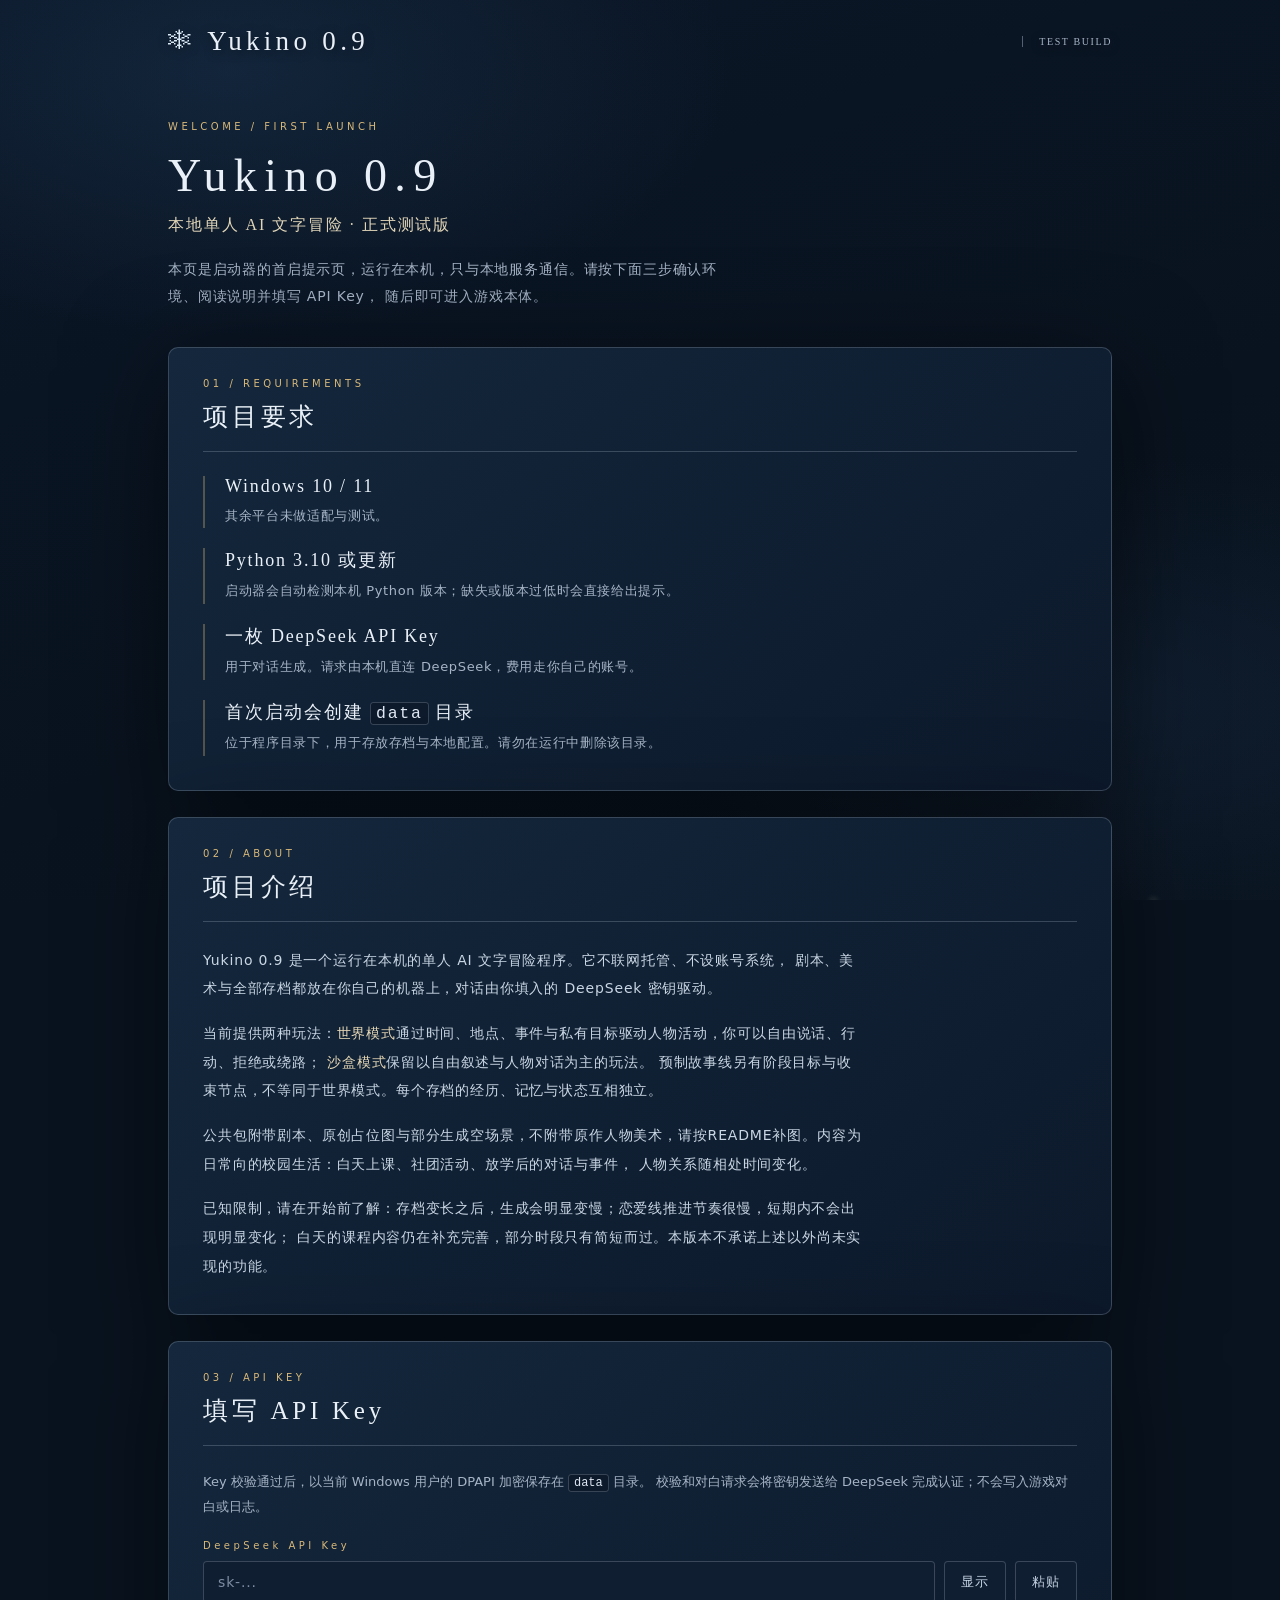
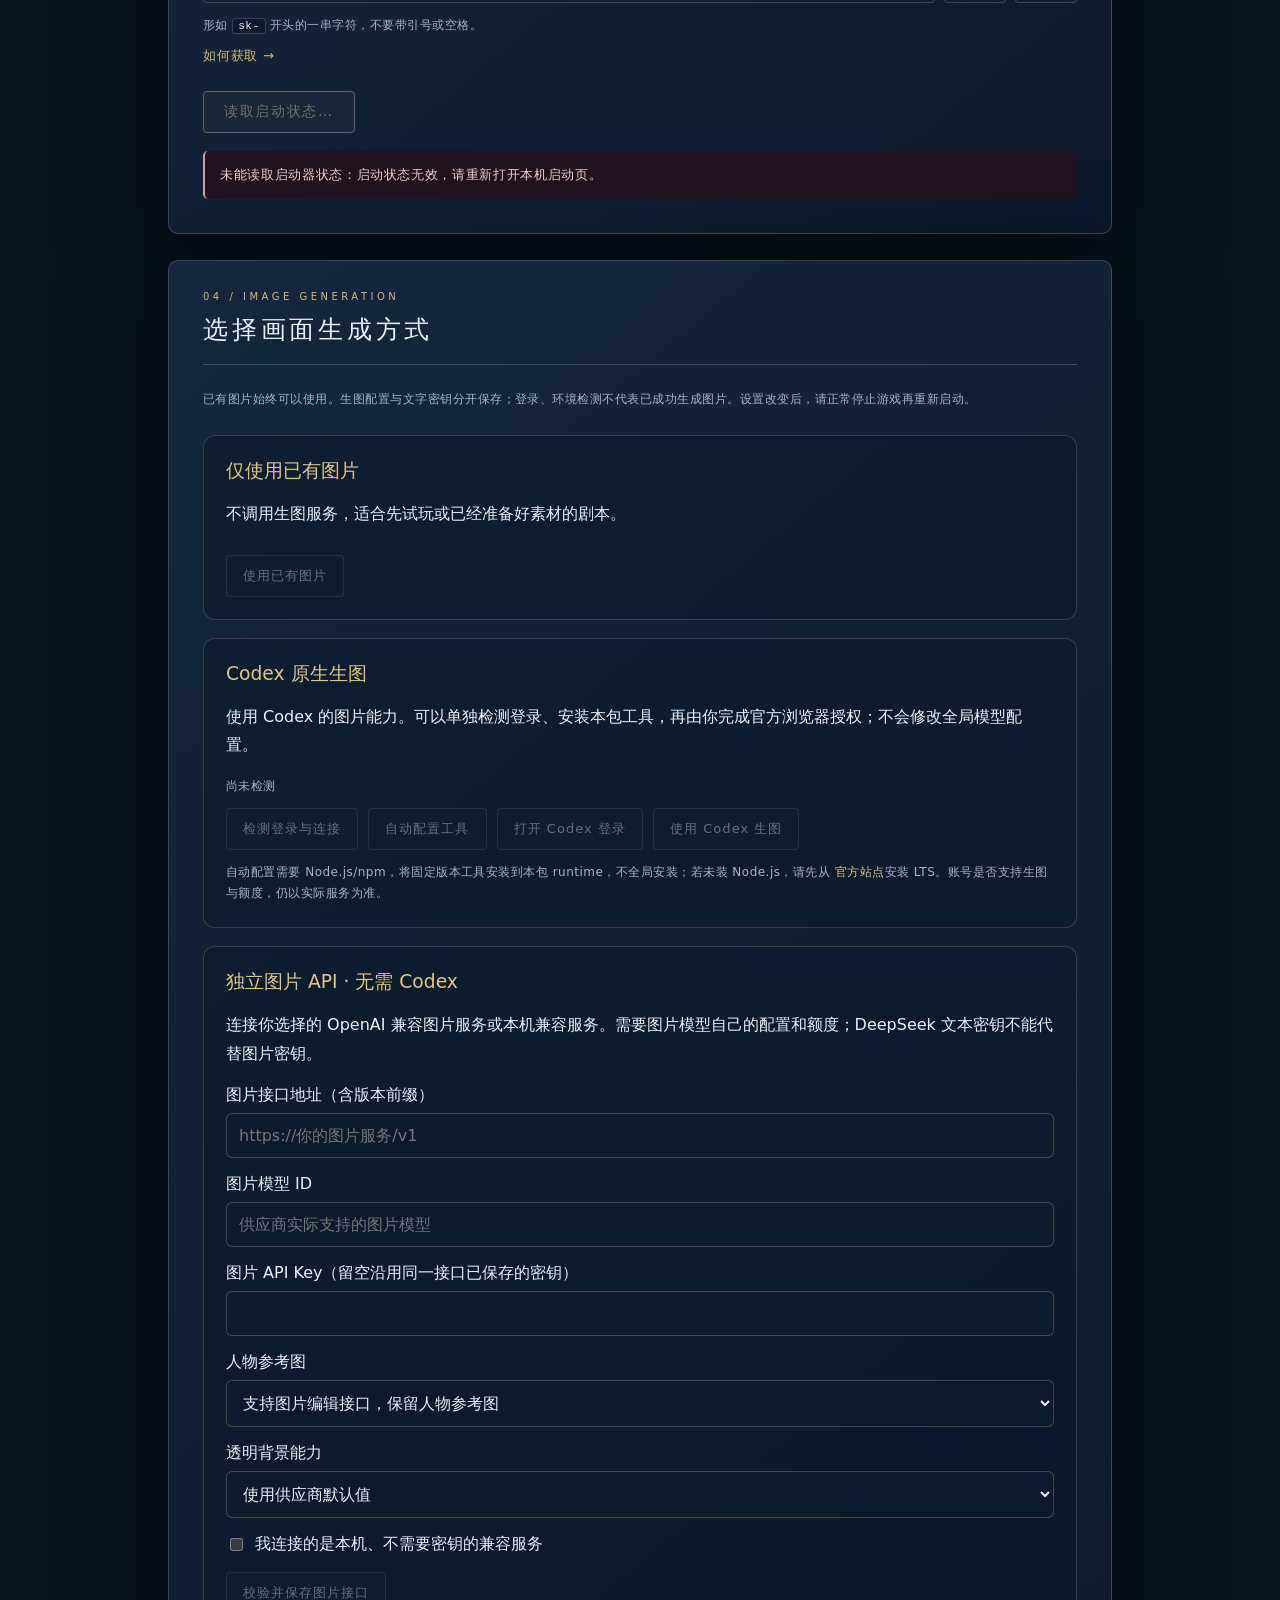
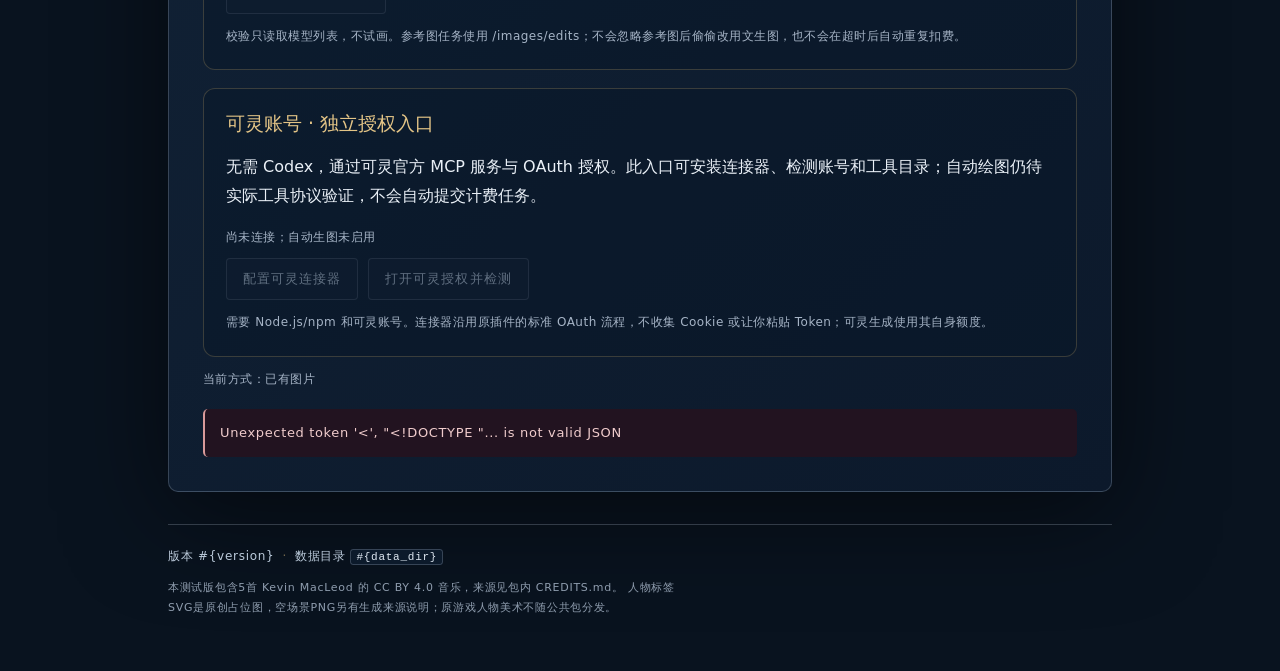
==== launcher/welcome.html @ 8cfb4f75 "Yukino 0.9：同步世界玩法，新增独立启动与图片接口 分开 Codex 检测、工具配置与登录；新增无需 Codex 的图片 API，保留参考图与提交状态。可灵仅提供 OAuth 和账号检测，自动" ====
<!DOCTYPE html>
<html lang="zh-CN">
<head>
<meta charset="utf-8">
<meta name="viewport" content="width=device-width, initial-scale=1">
<meta name="color-scheme" content="dark">
<meta name="referrer" content="no-referrer">
<title>Yukino 0.9 — 正式测试版</title>
<link rel="stylesheet" href="welcome.css">
</head>
<body>
<div class="glow"></div>
<div class="particles" aria-hidden="true">
  <i></i><i></i><i></i><i></i><i></i><i></i>
</div>

<header class="topbar">
  <div class="wordmark"><span class="snow">❄</span>Yukino 0.9</div>
  <div class="build">TEST BUILD</div>
</header>

<main class="wrap">

  <section class="hero">
    <p class="eyebrow">WELCOME / FIRST LAUNCH</p>
    <h1>Yukino 0.9</h1>
    <p class="subtitle">本地单人 AI 文字冒险 · 正式测试版</p>
    <p class="lead">
      本页是启动器的首启提示页，运行在本机，只与本地服务通信。请按下面三步确认环境、阅读说明并填写 API Key，
      随后即可进入游戏本体。
    </p>
  </section>

  <section class="panel">
    <header class="panel-head">
      <p class="eyebrow">01 / REQUIREMENTS</p>
      <h2>项目要求</h2>
    </header>
    <ul class="checks">
      <li>
        <strong>Windows 10 / 11</strong>
        <span>其余平台未做适配与测试。</span>
      </li>
      <li>
        <strong>Python 3.10 或更新</strong>
        <span>启动器会自动检测本机 Python 版本；缺失或版本过低时会直接给出提示。</span>
      </li>
      <li>
        <strong>一枚 DeepSeek API Key</strong>
        <span>用于对话生成。请求由本机直连 DeepSeek，费用走你自己的账号。</span>
      </li>
      <li>
        <strong>首次启动会创建 <code>data</code> 目录</strong>
        <span>位于程序目录下，用于存放存档与本地配置。请勿在运行中删除该目录。</span>
      </li>
    </ul>
  </section>

  <section class="panel">
    <header class="panel-head">
      <p class="eyebrow">02 / ABOUT</p>
      <h2>项目介绍</h2>
    </header>
    <div class="prose">
      <p>
        Yukino 0.9 是一个运行在本机的单人 AI 文字冒险程序。它不联网托管、不设账号系统，
        剧本、美术与全部存档都放在你自己的机器上，对话由你填入的 DeepSeek 密钥驱动。
      </p>
      <p>
        当前提供两种玩法：<strong>世界模式</strong>通过时间、地点、事件与私有目标驱动人物活动，你可以自由说话、行动、拒绝或绕路；
        <strong>沙盒模式</strong>保留以自由叙述与人物对话为主的玩法。
        预制故事线另有阶段目标与收束节点，不等同于世界模式。每个存档的经历、记忆与状态互相独立。
      </p>
      <p>
        公共包附带剧本、原创占位图与部分生成空场景，不附带原作人物美术，请按README补图。内容为日常向的校园生活：白天上课、社团活动、放学后的对话与事件，
        人物关系随相处时间变化。
      </p>
      <p>
        已知限制，请在开始前了解：存档变长之后，生成会明显变慢；恋爱线推进节奏很慢，短期内不会出现明显变化；
        白天的课程内容仍在补充完善，部分时段只有简短而过。本版本不承诺上述以外尚未实现的功能。
      </p>
    </div>
  </section>

  <section class="panel">
    <header class="panel-head">
      <p class="eyebrow">03 / API KEY</p>
      <h2>填写 API Key</h2>
    </header>

    <p class="hint">
      Key 校验通过后，以当前 Windows 用户的 DPAPI 加密保存在 <code>data</code> 目录。
      校验和对白请求会将密钥发送给 DeepSeek 完成认证；不会写入游戏对白或日志。
    </p>

    <div class="field">
      <label for="api-key">DeepSeek API Key</label>
      <div class="key-row">
        <input id="api-key" type="password" autocomplete="off" spellcheck="false"
               placeholder="sk-..." aria-describedby="key-note">
        <button id="toggle-key" class="ghost" type="button" aria-pressed="false">显示</button>
        <button id="paste-key" class="ghost" type="button">粘贴</button>
      </div>
      <p class="note" id="key-note">
        形如 <code>sk-</code> 开头的一串字符，不要带引号或空格。
      </p>
      <p class="link-row">
        <a href="https://platform.deepseek.com/api_keys" target="_blank" rel="noopener noreferrer">如何获取 →</a>
      </p>
    </div>

    <div class="actions">
      <button id="action" class="primary" type="button">保存并校验</button>
      <span class="spinner" id="spinner" hidden aria-hidden="true"></span>
    </div>

    <p id="msg" class="msg" role="status" aria-live="polite" hidden></p>
  </section>

  <section class="panel" id="image-setup">
    <header class="panel-head">
      <p class="eyebrow">04 / IMAGE GENERATION</p>
      <h2>选择画面生成方式</h2>
    </header>
    <p class="note">已有图片始终可以使用。生图配置与文字密钥分开保存；登录、环境检测不代表已成功生成图片。设置改变后，请正常停止游戏再重新启动。</p>
    <div class="image-options">
      <article class="image-option">
        <h3>仅使用已有图片</h3>
        <p>不调用生图服务，适合先试玩或已经准备好素材的剧本。</p>
        <button class="ghost" type="button" data-image-action="off">使用已有图片</button>
      </article>
      <article class="image-option">
        <h3>Codex 原生生图</h3>
        <p>使用 Codex 的图片能力。可以单独检测登录、安装本包工具，再由你完成官方浏览器授权；不会修改全局模型配置。</p>
        <p class="note" id="codex-image-status">尚未检测</p>
        <div class="image-actions">
          <button class="ghost" type="button" data-image-action="codex-check">检测登录与连接</button>
          <button class="ghost" type="button" data-image-action="codex-install">自动配置工具</button>
          <button class="ghost" type="button" data-image-action="codex-login">打开 Codex 登录</button>
          <button class="ghost" type="button" data-image-action="codex-save">使用 Codex 生图</button>
        </div>
        <p class="note">自动配置需要 Node.js/npm，将固定版本工具安装到本包 runtime，不全局安装；若未装 Node.js，请先从 <a href="https://nodejs.org/en/download" target="_blank" rel="noopener noreferrer">官方站点</a>安装 LTS。账号是否支持生图与额度，仍以实际服务为准。</p>
      </article>
      <article class="image-option">
        <h3>独立图片 API · 无需 Codex</h3>
        <p>连接你选择的 OpenAI 兼容图片服务或本机兼容服务。需要图片模型自己的配置和额度；DeepSeek 文本密钥不能代替图片密钥。</p>
        <label for="image-api-base">图片接口地址（含版本前缀）</label>
        <input id="image-api-base" type="url" placeholder="https://你的图片服务/v1" autocomplete="off">
        <label for="image-api-model">图片模型 ID</label>
        <input id="image-api-model" type="text" placeholder="供应商实际支持的图片模型" autocomplete="off">
        <label for="image-api-key">图片 API Key（留空沿用同一接口已保存的密钥）</label>
        <input id="image-api-key" type="password" autocomplete="off" spellcheck="false">
        <label for="image-reference-mode">人物参考图</label>
        <select id="image-reference-mode"><option value="edits">支持图片编辑接口，保留人物参考图</option><option value="none">仅文生图；需要参考图的任务会停止并说明</option></select>
        <label for="image-api-background">透明背景能力</label>
        <select id="image-api-background"><option value="auto">使用供应商默认值</option><option value="transparent">接口支持时要求透明背景</option><option value="opaque">不透明背景</option></select>
        <label class="image-local-option"><input id="image-local-no-key" type="checkbox">我连接的是本机、不需要密钥的兼容服务</label>
        <button class="ghost" type="button" data-image-action="api-save">校验并保存图片接口</button>
        <p class="note">校验只读取模型列表，不试画。参考图任务使用 /images/edits；不会忽略参考图后偷偷改用文生图，也不会在超时后自动重复扣费。</p>
      </article>
      <article class="image-option">
        <h3>可灵账号 · 独立授权入口</h3>
        <p>无需 Codex，通过可灵官方 MCP 服务与 OAuth 授权。此入口可安装连接器、检测账号和工具目录；自动绘图仍待实际工具协议验证，不会自动提交计费任务。</p>
        <p class="note" id="kling-image-status">尚未连接；自动生图未启用</p>
        <div class="image-actions">
          <button class="ghost" type="button" data-image-action="kling-install">配置可灵连接器</button>
          <button class="ghost" type="button" data-image-action="kling-connect">打开可灵授权并检测</button>
        </div>
        <p class="note">需要 Node.js/npm 和可灵账号。连接器沿用原插件的标准 OAuth 流程，不收集 Cookie 或让你粘贴 Token；可灵生成使用其自身额度。</p>
      </article>
    </div>
    <p class="note" id="image-provider-status">当前方式：已有图片</p>
    <p id="image-setup-msg" class="msg" role="status" aria-live="polite" hidden></p>
  </section>

  <footer class="foot">
    <div class="footline">
      <span>版本 #{version}</span>
      <span class="sep">·</span>
      <span>数据目录 <code>#{data_dir}</code></span>
    </div>
    <p class="legal">
      本测试版包含5首 Kevin MacLeod 的 CC BY 4.0 音乐，来源见包内 CREDITS.md。
      人物标签SVG是原创占位图，空场景PNG另有生成来源说明；原游戏人物美术不随公共包分发。
    </p>
  </footer>

</main>

<script src="welcome.js"></script>
<script src="image-setup.js"></script>
</body>
</html>
---- launcher/welcome.css ----
:root{
  color-scheme:dark;
  --ink:#eaf0f7; --muted:#a6b4c6; --blue:#101f35;
  --line:rgba(204,218,236,.22); --gold:#d8b879;
  --serif:"Yu Mincho","Noto Serif CJK SC","Songti SC","SimSun",serif;
  --sans:"Microsoft YaHei UI","Microsoft YaHei",system-ui,sans-serif;
  font-family:var(--sans);
  font-size:16px;
}

*{box-sizing:border-box}

body{
  margin:0;
  background:#09131f;
  color:var(--ink);
  min-height:100svh;
  isolation:isolate;
  -webkit-font-smoothing:antialiased;
}

button,input,code{font:inherit}
button{cursor:pointer;color:inherit;border:0;background:none}
button:disabled{opacity:.45;cursor:progress}
button:focus-visible,input:focus-visible,a:focus-visible{outline:2px solid var(--gold);outline-offset:3px}
[hidden]{display:none!important}
a{color:var(--gold);text-decoration:none}
a:hover{text-decoration:underline}
code{font-family:Consolas,"Courier New",monospace;font-size:.92em;color:#dfe8f2;background:#0c1a2b;border:1px solid var(--line);border-radius:3px;padding:1px 5px;overflow-wrap:anywhere}

/* 背景：光斑 + 粒子，纯 CSS */
.glow{
  position:fixed;inset:0;z-index:-2;pointer-events:none;
  background:
    radial-gradient(ellipse 60% 45% at 18% 8%,#1d385470,transparent 65%),
    radial-gradient(ellipse 55% 40% at 88% 78%,#16273d80,transparent 68%),
    linear-gradient(160deg,#0b1728,#09131f 60%,#0a1420);
}
.particles{position:fixed;inset:0;z-index:-1;pointer-events:none;overflow:hidden}
.particles i{
  position:absolute;width:3px;height:3px;border-radius:50%;
  background:#fff5cf80;box-shadow:0 0 7px #fff6c8;
  left:16%;top:100%;animation:float 16s linear infinite;
}
.particles i:nth-child(2){left:80%;animation-delay:-7s;animation-duration:21s}
.particles i:nth-child(3){left:30%;animation-delay:-11s}
.particles i:nth-child(4){left:62%;animation-delay:-4s}
.particles i:nth-child(5){left:47%;animation-delay:-13s;animation-duration:23s}
.particles i:nth-child(6){left:90%;animation-delay:-17s}
@keyframes float{
  from{transform:translate(0,0);opacity:0}
  15%{opacity:.7}
  80%{opacity:.6}
  to{transform:translate(-70px,-115svh);opacity:0}
}

/* 顶部 wordmark */
.topbar{
  display:flex;align-items:center;justify-content:space-between;gap:20px;
  max-width:1000px;margin:0 auto;padding:26px 28px 10px;
  text-shadow:0 2px 10px #101826;
}
.wordmark{
  display:flex;align-items:center;gap:11px;
  font-family:var(--serif);font-size:27px;letter-spacing:.16em;
}
.snow{color:#d9e9f5;font-size:24px}
.build{
  font-family:var(--serif);font-size:10px;letter-spacing:.16em;color:var(--muted);
  border-left:1px solid #b7c4d76e;padding-left:16px;white-space:nowrap;
}

/* 版面 */
.wrap{
  display:flex;flex-direction:column;gap:26px;
  max-width:1000px;margin:0 auto;padding:20px 28px 52px;
}

.hero{padding:34px 0 10px}
.eyebrow{font-size:10px;letter-spacing:.35em;color:var(--gold);margin:0}
.hero h1{font:46px/1.2 var(--serif);letter-spacing:.16em;margin:16px 0 0;font-weight:400}
.subtitle{font-family:var(--serif);font-size:16px;letter-spacing:.12em;color:#e2d6b9;margin:12px 0 0}
.lead{color:var(--muted);font-size:14px;line-height:1.95;letter-spacing:.06em;max-width:62ch;margin:20px 0 0}

/* 面板 / 对话框 */
.panel{
  background:linear-gradient(140deg,#14273c,#0c192b);
  border:1px solid var(--line);
  border-radius:10px;
  padding:30px 34px 34px;
  box-shadow:0 20px 100px #0008;
}
.panel-head{border-bottom:1px solid var(--line);padding-bottom:18px;margin-bottom:24px}
.panel-head h2{font:25px var(--serif);letter-spacing:.15em;margin:11px 0 0;font-weight:400}

/* 要求列表 */
.checks{list-style:none;margin:0;padding:0;display:grid;gap:20px}
.checks li{padding-left:20px;border-left:2px solid #d8b87955}
.checks strong{display:block;font-weight:400;font-family:var(--serif);font-size:18px;letter-spacing:.1em}
.checks span{display:block;color:var(--muted);font-size:13px;line-height:1.9;margin-top:7px;letter-spacing:.05em}

/* 正文 */
.prose{display:grid;gap:16px}
.prose p{margin:0;font-size:14px;line-height:2.05;letter-spacing:.06em;color:#c9d6e4;max-width:74ch}
.prose strong{font-weight:400;color:#e7d8b6}

/* API Key 区 */
.hint{font-size:13px;color:var(--muted);line-height:1.8}
.field{margin-top:22px}
.field label{
  display:block;font-size:10px;letter-spacing:.35em;color:var(--gold);margin-bottom:10px;
}
.key-row{display:flex;gap:9px;align-items:stretch;flex-wrap:wrap}
.key-row input{
  flex:1 1 320px;min-width:0;
  background:#101e31;border:1px solid var(--line);border-radius:4px;
  color:var(--ink);padding:11px 14px;font-size:14px;letter-spacing:.06em;
}
.key-row input::placeholder{color:#7e8da3}
.ghost{
  border:1px solid var(--line);border-radius:4px;
  padding:11px 16px;font-size:13px;color:#c6d5e6;letter-spacing:.08em;
  background:#101e31;flex:0 0 auto;
}
.ghost:hover{border-color:var(--gold);color:var(--gold)}
.note{font-size:12px;color:var(--muted);line-height:1.8;margin:12px 0 0;letter-spacing:.04em}
.link-row{margin:10px 0 0;font-size:13px;letter-spacing:.06em}

.actions{display:flex;align-items:center;gap:14px;margin-top:26px;flex-wrap:wrap}
.primary{
  border:1px solid #d9bd81;background:#d9bd8114;color:#edcf92;
  padding:11px 20px;border-radius:4px;font-size:14px;letter-spacing:.12em;
  transition:background .25s,border-color .25s;
}
.primary:hover:enabled{background:#d9bd8126;border-color:#e6cd95}
.spinner{
  width:13px;height:13px;border-radius:50%;flex:0 0 auto;
  border:1px solid #d8b8794d;border-top-color:var(--gold);
  animation:spin .9s linear infinite;
}
@keyframes spin{to{transform:rotate(360deg)}}

.msg{
  margin:18px 0 0;padding:12px 15px;border-radius:5px;font-size:13px;line-height:1.85;
  letter-spacing:.05em;border-left:2px solid var(--line);background:#0e1e30;color:#cdd9e6;
  overflow-wrap:anywhere;
}
.msg[data-tone=ok]{border-left-color:#93c7a6;color:#cfe8d8;background:#0e2030}
.msg[data-tone=info]{border-left-color:var(--gold);color:#e3d6bb;background:#122034}
.msg[data-tone=err]{border-left-color:#d99a9a;color:#f0cccc;background:#221320}

/* 底部 */
.foot{
  border-top:1px solid var(--line);padding-top:20px;margin-top:6px;
  color:var(--muted);font-size:12px;letter-spacing:.06em;line-height:1.9;
}
.footline{display:flex;flex-wrap:wrap;gap:8px;align-items:baseline;color:#bccbdb}
.sep{color:#d8b87980}
.legal{margin:10px 0 0;font-size:11px;color:#8f9dae;max-width:76ch}

@media (prefers-reduced-motion:reduce){
  .particles i{animation:none;opacity:0}
  .spinner{animation:none;border-top-color:#d8b8794d;border-left-color:var(--gold)}
  .primary{transition:none}
}

@media (max-width:760px){
  :root{font-size:15px}
  .topbar{padding:18px 18px 6px;gap:12px}
  .wordmark{font-size:21px;gap:7px}
  .snow{font-size:19px}
  .build{font-size:9px;padding-left:12px;letter-spacing:.14em}
  .wrap{padding:12px 18px 40px;gap:20px}
  .hero{padding:22px 0 4px}
  .hero h1{font-size:29px;letter-spacing:.14em;margin-top:12px}
  .subtitle{font-size:14px}
  .lead{font-size:13px;line-height:1.9}
  .panel{padding:22px 18px 24px;border-radius:8px}
  .panel-head h2{font-size:20px}
  .checks strong{font-size:16px}
  .checks span,.prose p{font-size:13px}
  .prose p{line-height:1.95}
  .key-row input{flex:1 1 100%}
  .ghost{flex:1 1 auto;padding:10px 12px}
  .primary{width:100%;padding:12px 18px}
  .actions{gap:10px}
}

@media (max-width:420px){
  .hero h1{font-size:24px}
  .wordmark{font-size:18px}
  .build{display:none}
}
/* Image setup follows the same blue/gold panels as the first-launch page. */
.image-options { display: grid; gap: 18px; margin-top: 24px; }
.image-option { border: 1px solid rgba(207,174,111,.24); border-radius: 12px; padding: 22px; background: rgba(9,23,40,.42); }
.image-option h3 { color: #e3c486; margin: 0 0 12px; font-weight: 500; }
.image-option p { line-height: 1.8; }
.image-actions { display: flex; flex-wrap: wrap; gap: 10px; }
.image-option label { display: block; margin: 16px 0 7px; }
.image-option input:not([type=checkbox]), .image-option select { width: 100%; box-sizing: border-box; padding: 12px; border: 1px solid rgba(207,174,111,.3); border-radius: 6px; background: #0c1a2d; color: #e9edf5; font: inherit; }
.image-option button { margin-top: 10px; }
.image-option .image-local-option { display: flex; align-items: center; gap: 9px; }
.image-option a { color: #e3c486; }
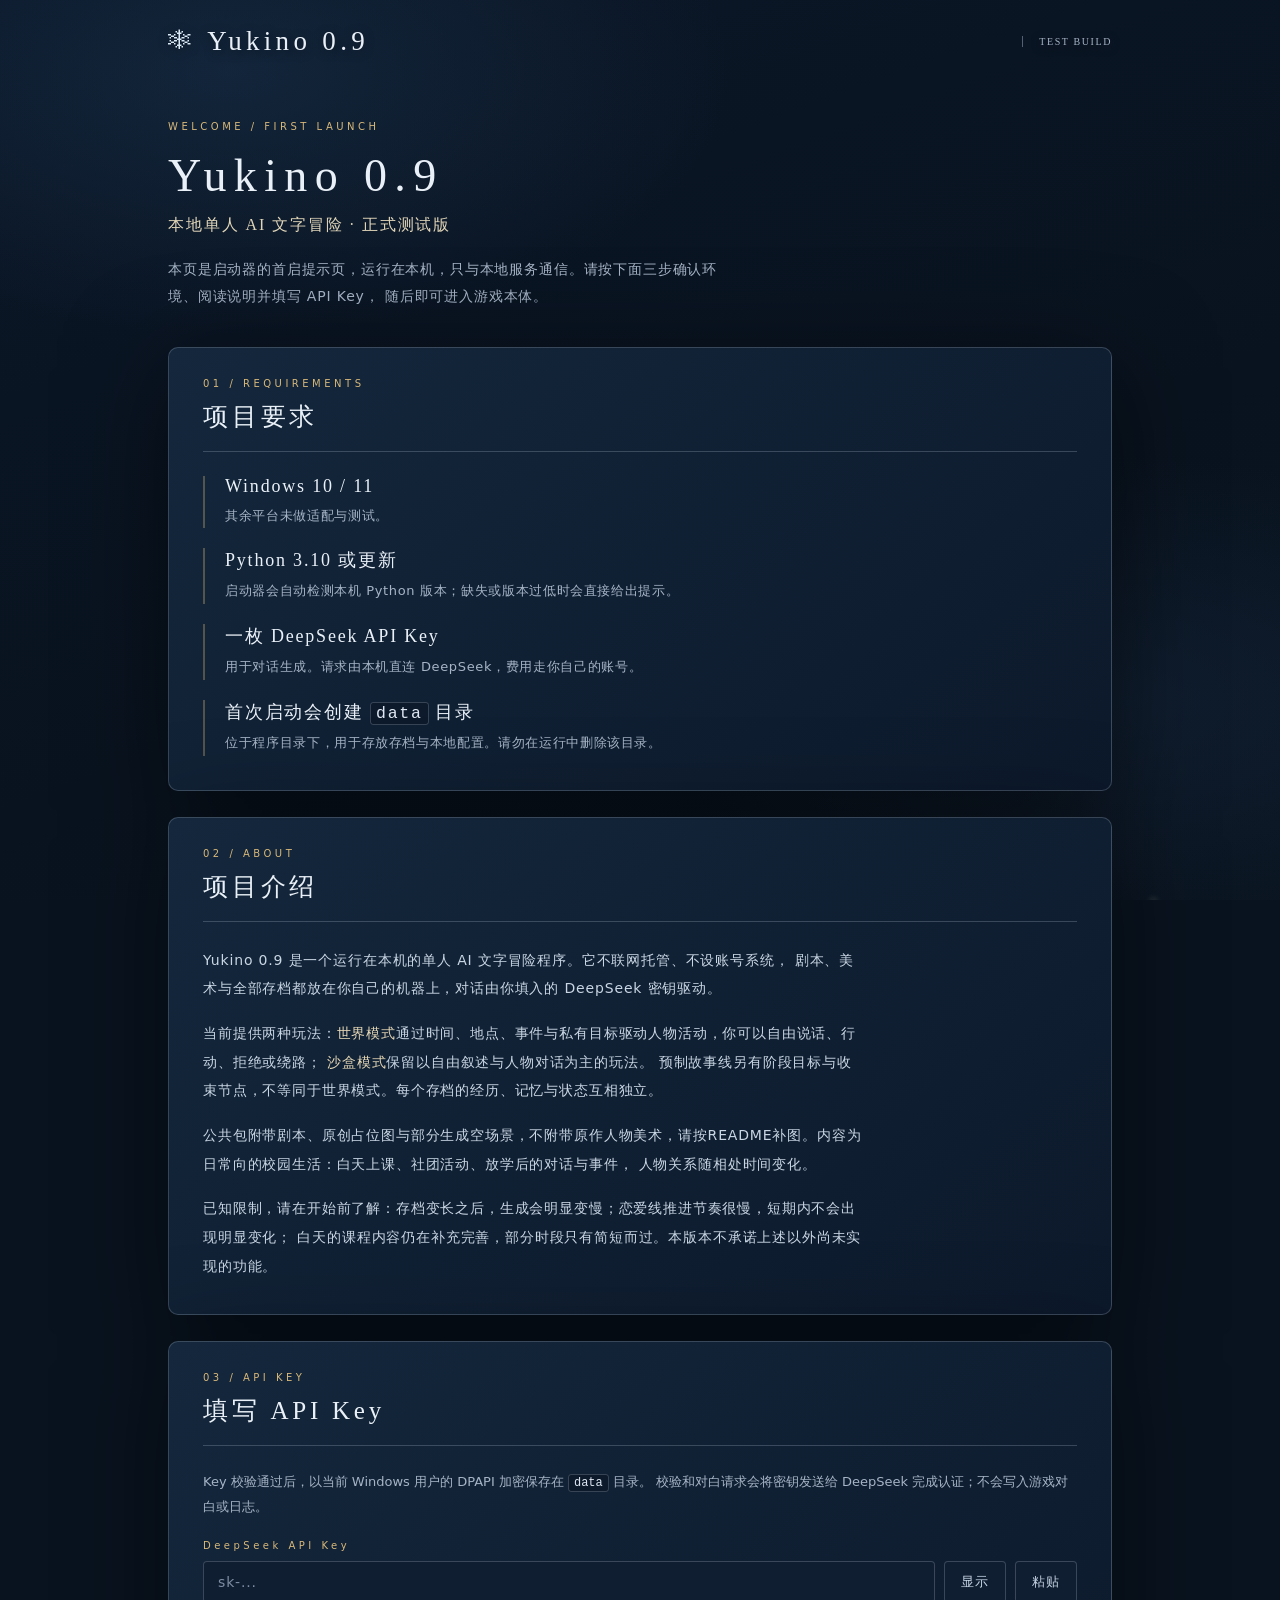
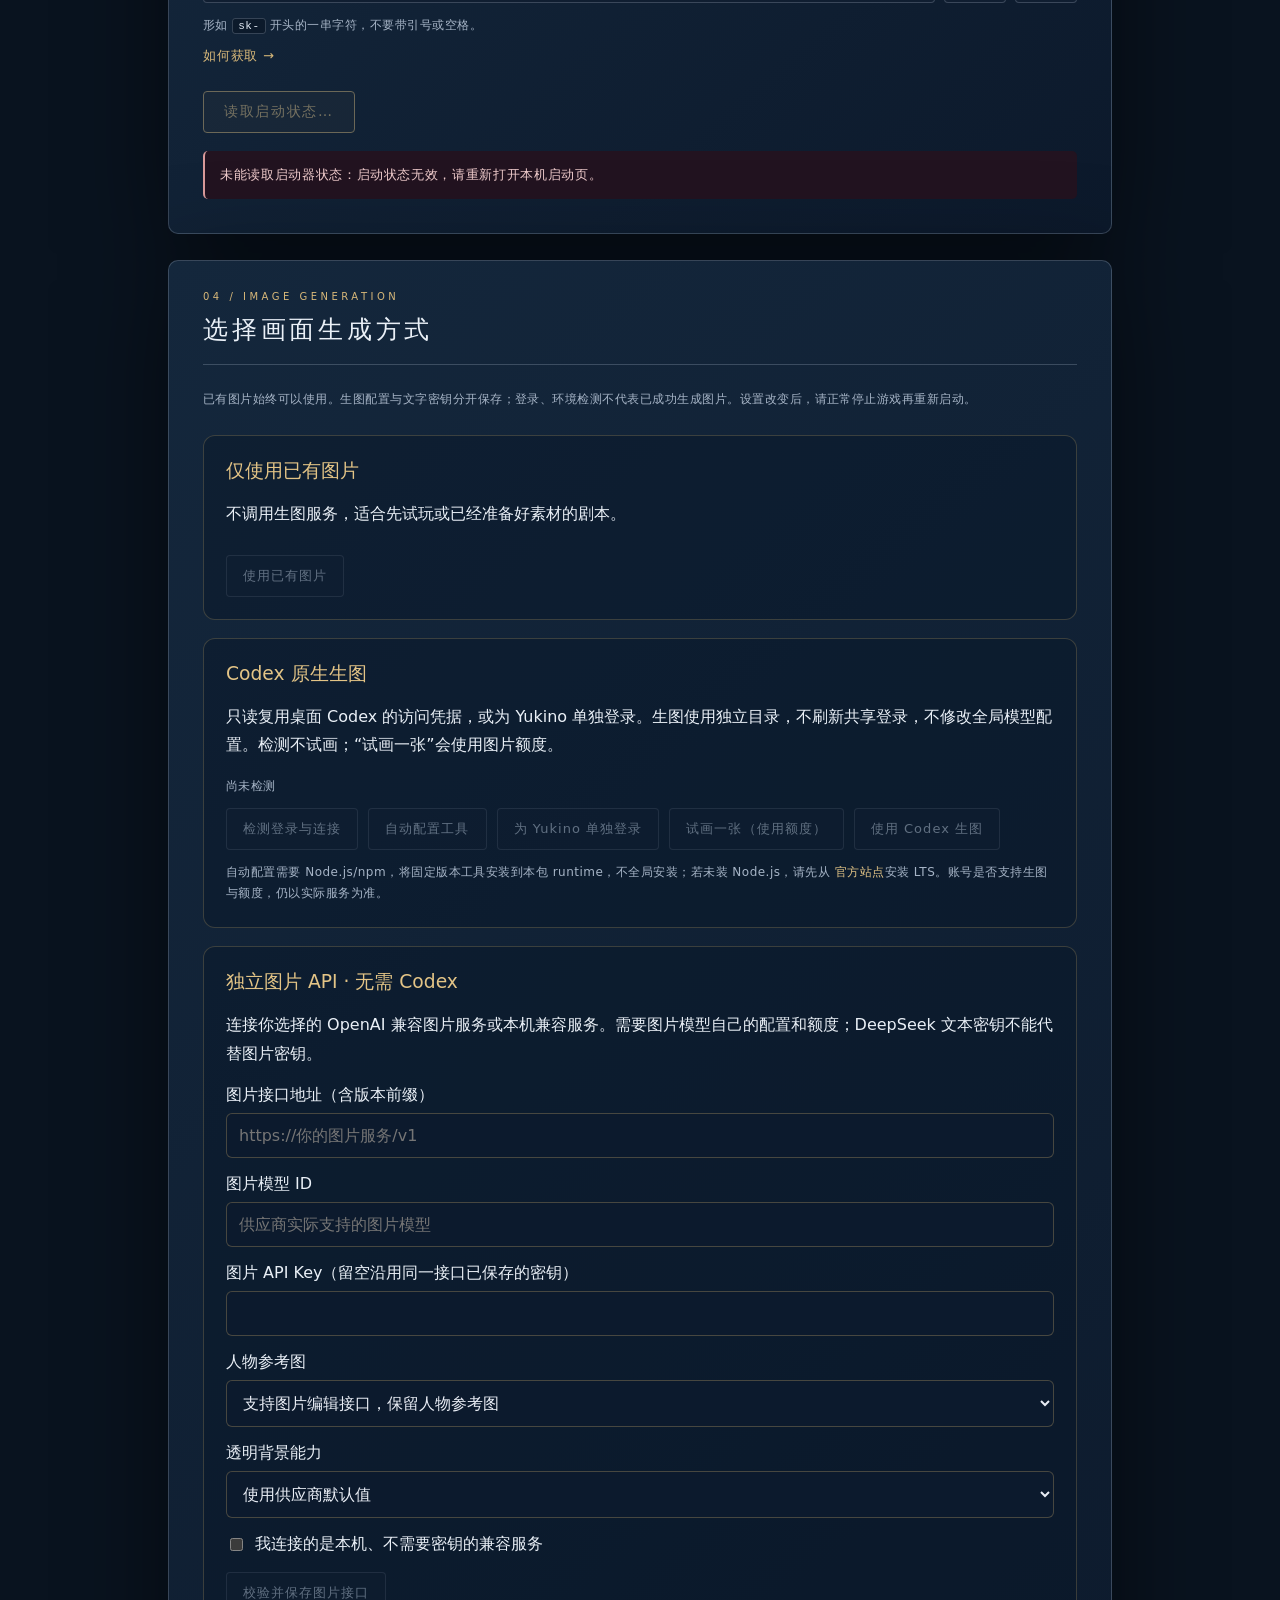
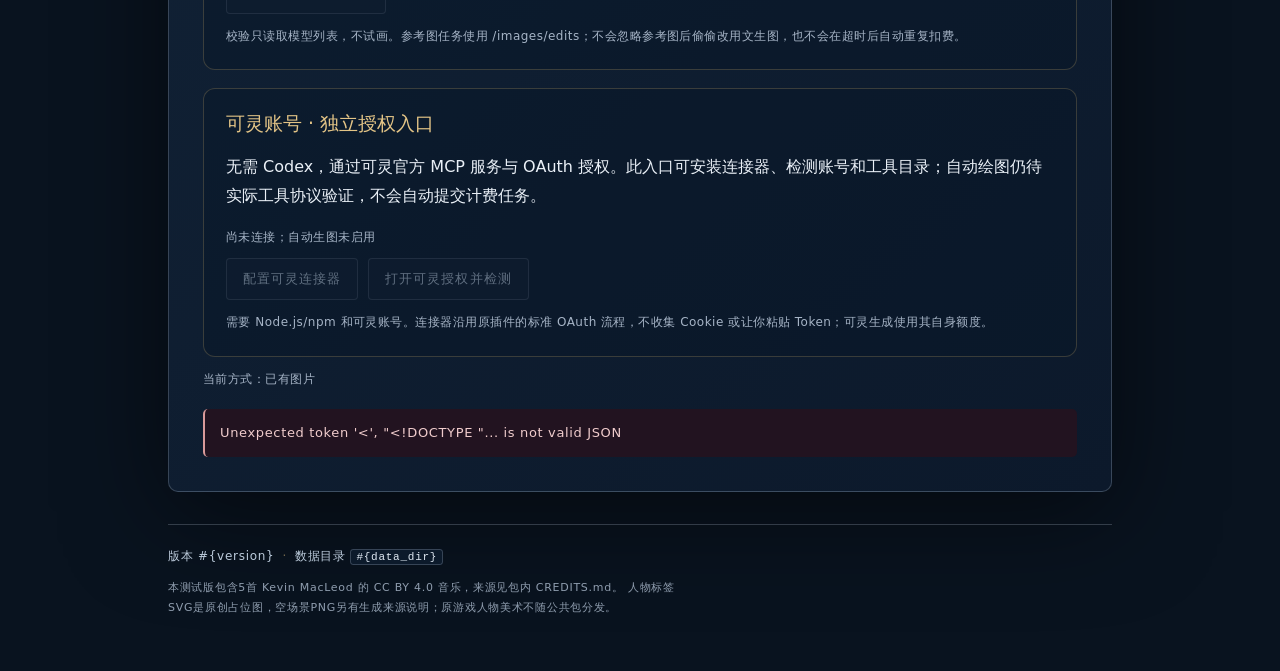
==== commit c4043e1b: "修复 Codex 原生生图路由与登录隔离 改用内置 openai 提供方及独立 CODEX_HOME。桌面凭据仅读取 access token，不复制或刷新共享 refresh token；单独登录使" ====
--- a/launcher/welcome.html
+++ b/launcher/welcome.html
@@ -131,12 +131,13 @@
       </article>
       <article class="image-option">
         <h3>Codex 原生生图</h3>
-        <p>使用 Codex 的图片能力。可以单独检测登录、安装本包工具，再由你完成官方浏览器授权；不会修改全局模型配置。</p>
+        <p>只读复用桌面 Codex 的访问凭据，或为 Yukino 单独登录。生图使用独立目录，不刷新共享登录，不修改全局模型配置。检测不试画；“试画一张”会使用图片额度。</p>
         <p class="note" id="codex-image-status">尚未检测</p>
         <div class="image-actions">
           <button class="ghost" type="button" data-image-action="codex-check">检测登录与连接</button>
           <button class="ghost" type="button" data-image-action="codex-install">自动配置工具</button>
-          <button class="ghost" type="button" data-image-action="codex-login">打开 Codex 登录</button>
+          <button class="ghost" type="button" data-image-action="codex-login">为 Yukino 单独登录</button>
+          <button class="ghost" type="button" data-image-action="codex-test">试画一张（使用额度）</button>
           <button class="ghost" type="button" data-image-action="codex-save">使用 Codex 生图</button>
         </div>
         <p class="note">自动配置需要 Node.js/npm，将固定版本工具安装到本包 runtime，不全局安装；若未装 Node.js，请先从 <a href="https://nodejs.org/en/download" target="_blank" rel="noopener noreferrer">官方站点</a>安装 LTS。账号是否支持生图与额度，仍以实际服务为准。</p>
